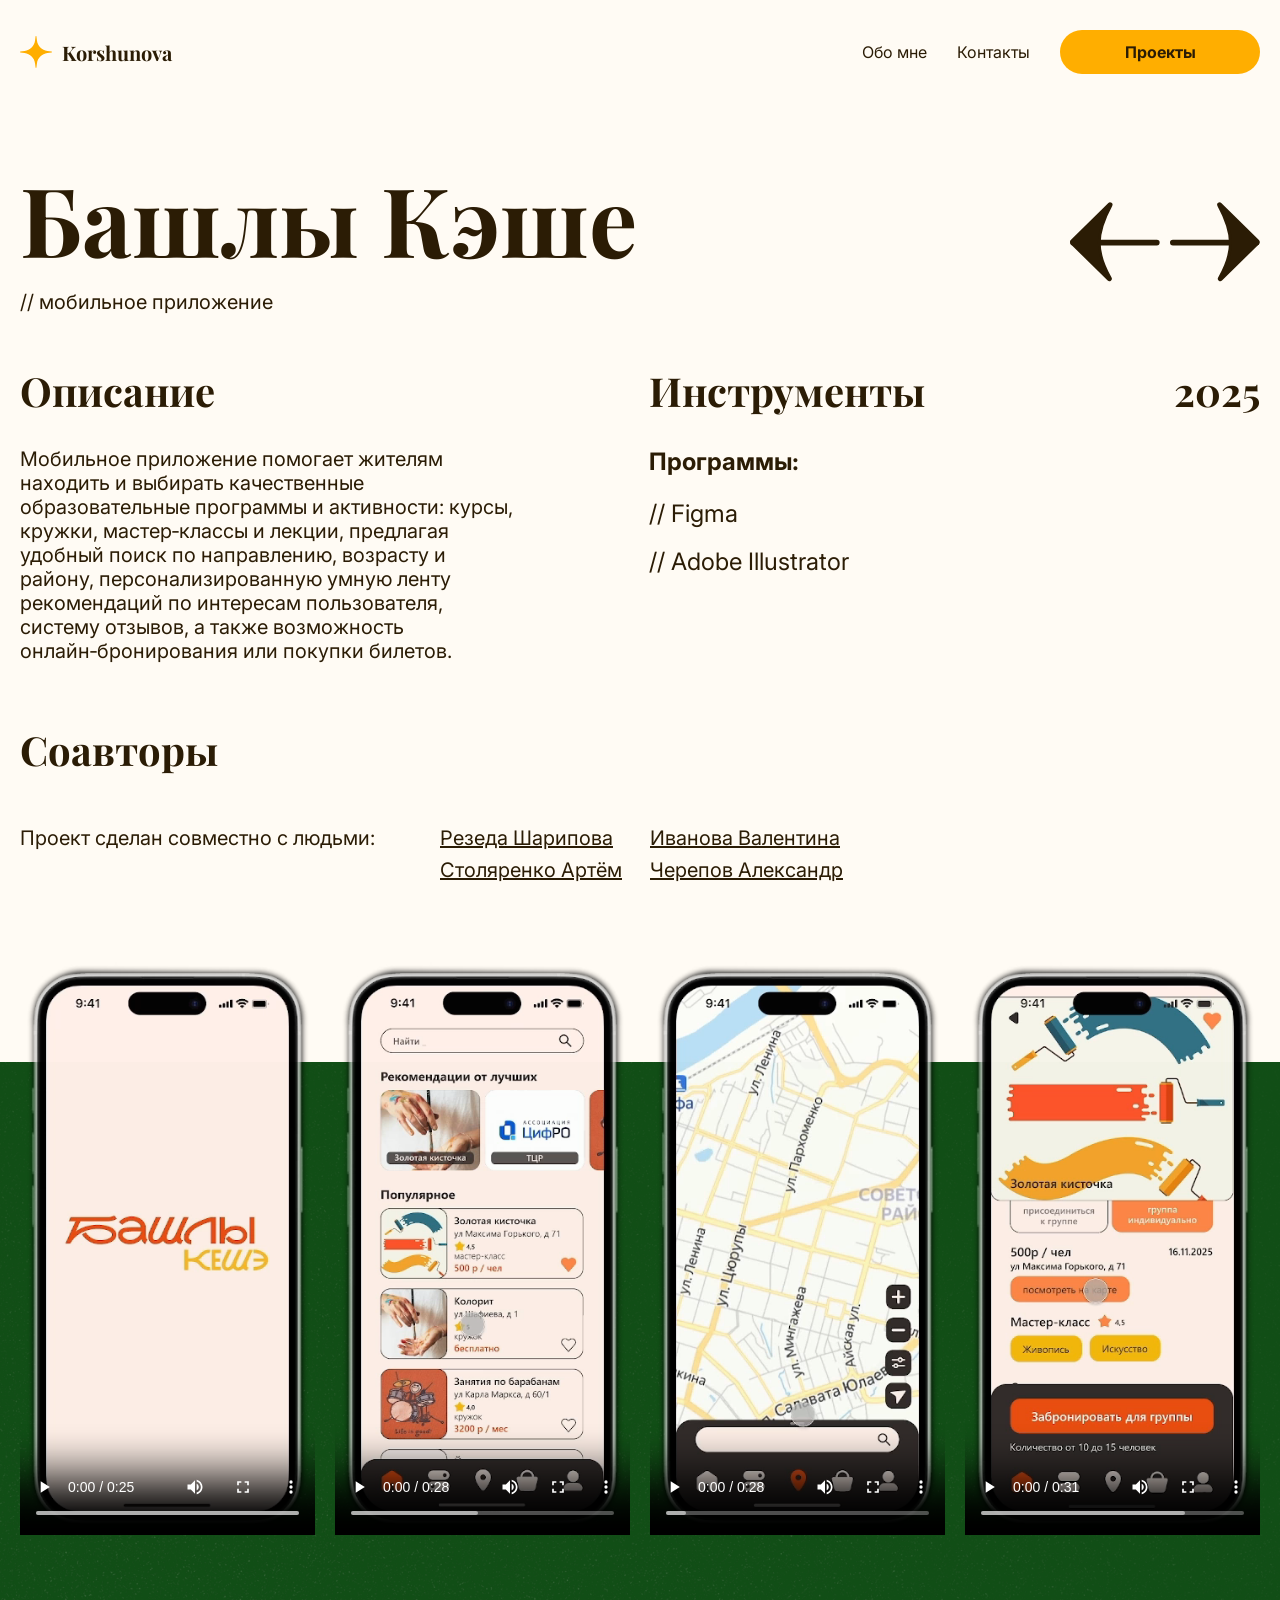
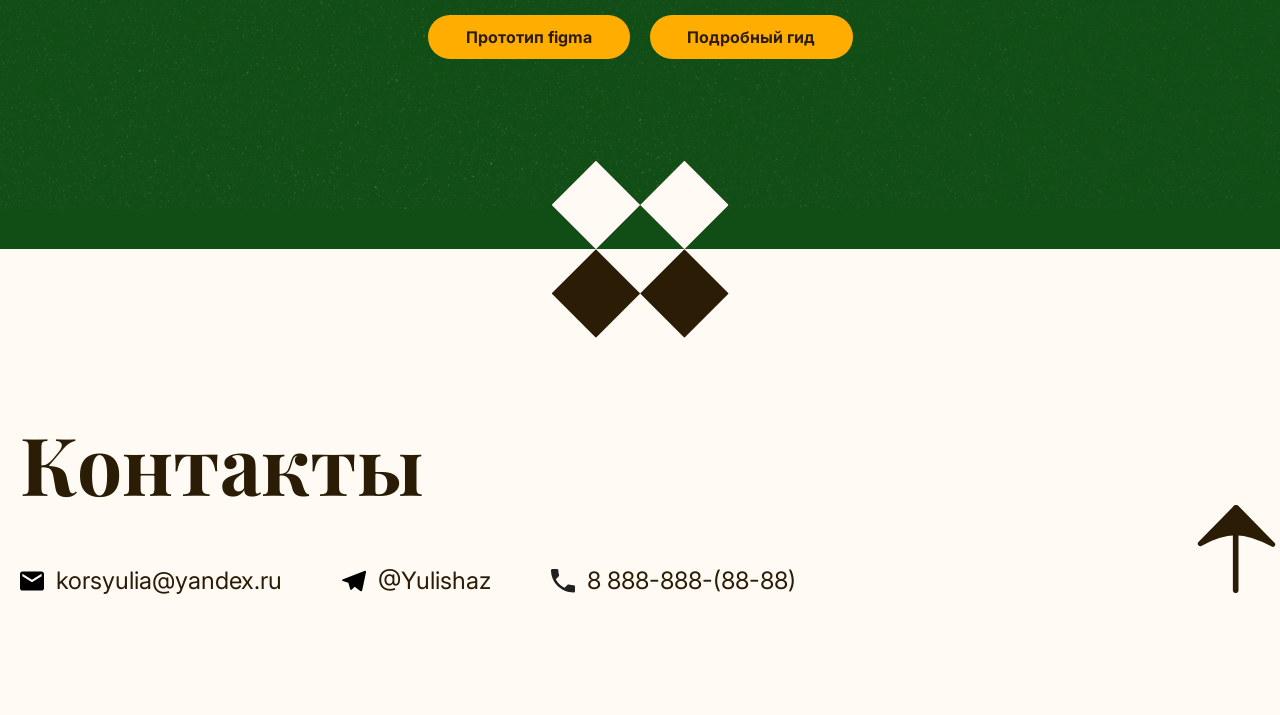
==== Bashly_Keshe.html @ 42a4868e "Initial commit - Portfolio site" ====
<!DOCTYPE html>
<html lang="ru">
<head>
  <meta charset="UTF-8">
  <meta name="viewport" content="width=device-width, initial-scale=1.0">
  <title>Korshunova</title>

  <link href="https://fonts.googleapis.com/css2?family=Inter:wght@400;700&family=Playfair+Display:wght@700&display=swap" rel="stylesheet">
  <link rel="stylesheet" href="style.css">
	<link rel="stylesheet" href="1-5_project.css">
</head>

<body>

<header class="header">
  <div class="container header__inner">
    <a href="index.html" class="logo">
      <img src="img/logo.svg" alt="">
      <span>Korshunova</span>
    </a>

    <nav class="nav">
      <a href="#about">Обо мне</a>
      <a href="#contacts">Контакты</a>
      <a href="projects.html" class="btn">Проекты</a>
    </nav>
  </div>
</header>

<main>


<section class="project-hero">
  <div class="container">
    <div class="project-hero__grid">
      <div class="project-hero__title">
        <h1>Башлы Кэше</h1>
        <p class="project-hero__subtitle">// мобильное приложение</p>
      </div>
      <div class="project-hero__nav">
        <a href="Re_Kroy.html" class="project-nav project-nav--left">
          <svg class="project-nav__svg" width="94" height="90" viewBox="0 0 94 90" fill="none" xmlns="http://www.w3.org/2000/svg">
            <path d="M90.6475 45.5056L3.21889 45.5056" stroke="currentColor" stroke-width="6" stroke-linecap="round"/>
            <path d="M2.09815 43.5738L41.1259 5.20379C41.9572 4.38652 43.3418 5.45259 42.7895 6.47921C26.6225 36.5305 26.5753 55.269 42.088 82.7337C42.6707 83.7653 41.2412 84.9096 40.3964 84.0789L2.09815 46.4262C1.30101 45.6425 1.30101 44.3575 2.09815 43.5738Z" fill="currentColor" stroke="currentColor" stroke-width="3"/>
          </svg>
        </a>
        <a href="Robot_Fyorli.html" class="project-nav project-nav--right">
          <svg class="project-nav__svg" width="94" height="90" viewBox="0 0 94 90" fill="none" xmlns="http://www.w3.org/2000/svg">
            <path d="M3 45.5056L90.4286 45.5056" stroke="currentColor" stroke-width="6" stroke-linecap="round"/>
            <path d="M91.5493 43.5738L52.5215 5.20379C51.6902 4.38652 50.3057 5.45259 50.858 6.47921C67.025 36.5305 67.0721 55.269 51.5594 82.7337C50.9768 83.7653 52.4062 84.9096 53.2511 84.0789L91.5493 46.4262C92.3465 45.6425 92.3465 44.3575 91.5493 43.5738Z" fill="currentColor" stroke="currentColor" stroke-width="3"/>
          </svg>
        </a>
      </div>
    </div>
  </div>
</section>



<section class="project-description">
  <div class="container grid">
    <div class="project-description__content">
      <h3>Описание</h3>
      <p>Мобильное приложение помогает жителям находить и выбирать качественные образовательные программы и активности: курсы, кружки, мастер‑классы и лекции, предлагая удобный поиск по направлению, возрасту и району, персонализированную умную ленту рекомендаций по интересам пользователя, систему отзывов, а также возможность онлайн‑бронирования или покупки билетов.</p>
    </div>
    <div class="project-description__tools project-description__tools--bashly">
      <h3>Инструменты</h3>
      <div class="tools-grid tools-grid--bashly">
        <div class="tools-block tools-block--programs">
          <h4>Программы:</h4>
          <div class="tools-list">
            <span>// Figma</span>
            <span>// Adobe Illustrator</span>
          </div>
        </div>
      </div>
    </div>
    <div class="project-description__year project-description__year--bashly-desk">
      <span>2025</span>
    </div>
  </div>
</section>

<section class="project-additional project-additional--bashly">
  <div class="container grid">
    <div class="project-additional__coauthors-full">
      <h3>Соавторы</h3>
    </div>
    <div class="project-additional__coauthors">
      <p>Проект сделан совместно с людьми:</p>
    </div>
    <div class="project-additional__coauthors-names project-additional__coauthors-names--left">
      <p><a href="#" class="coauthors-link">Резеда Шарипова</a></p>
      <p><a href="#" class="coauthors-link">Столяренко Артём</a></p>
    </div>
    <div class="project-additional__coauthors-names project-additional__coauthors-names--right">
      <p><a href="#" class="coauthors-link">Иванова Валентина</a></p>
      <p><a href="#" class="coauthors-link">Черепов Александр</a></p>
    </div>
    <div class="project-description__year project-description__year--bashly-mob">
      <span>2025</span>
    </div>
  </div>
</section>

<section class="project-video-section project-bashly-videos">
  <div class="container grid">
    <div class="project-bashly__video-wrapper">
      <video class="project-bashly__video" controls>
        <source src="img/Башлыкэше1.webm" type="video/webm">
        Ваш браузер не поддерживает видео.
      </video>
    </div>
    <div class="project-bashly__video-wrapper">
      <video class="project-bashly__video" controls>
        <source src="img/Башлыкэше2.webm" type="video/webm">
        Ваш браузер не поддерживает видео.
      </video>
    </div>
    <div class="project-bashly__video-wrapper">
      <video class="project-bashly__video" controls>
        <source src="img/Башлыкэше3.webm" type="video/webm">
        Ваш браузер не поддерживает видео.
      </video>
    </div>
    <div class="project-bashly__video-wrapper">
      <video class="project-bashly__video" controls>
        <source src="img/Башлыкэше4.webm" type="video/webm">
        Ваш браузер не поддерживает видео.
      </video>
    </div>
    <div class="project-bashly__buttons">
      <a href="https://www.figma.com/design/RJx8r9iWoQotzjj0ZLqhCL/IT?node-id=0-1&t=GP9k4cDZUFLuFrWu-1" target="_blank" class="btn btn--figma">Прототип figma</a>
      <a href="https://disk.yandex.ru/i/KCMBqmqzCn1Mfw" target="_blank" class="btn btn--guide">Подробный гид</a>
    </div>
  </div>
</section>

<section class="decor-section decor-section--bottom">
  <div class="container">
    <img class="decor decor--tooltip2" src="img/Tooltip2.svg" alt="">
  </div>
</section>




<section class="contacts" id="contacts">
  <div class="container grid contacts__grid">
    <div class="contacts__content">
      <h2>Контакты</h2>

      <div class="contacts__row">
        <a href="mailto:korsyulia@yandex.ru" class="contacts__item">
          <img src="img/email.svg" alt="" class="contacts__icon">
          <span>korsyulia@yandex.ru</span>
        </a>
        <a href="https://t.me/Yulishaz" class="contacts__item">
          <img src="img/telegram.svg" alt="" class="contacts__icon">
          <span>@Yulishaz</span>
        </a>
        <a href="tel:88888888888" class="contacts__item">
          <img src="img/phone.svg" alt="" class="contacts__icon">
          <span>8 888-888-(88-88)</span>
        </a>
      </div>
    </div>

    <a href="#" class="scroll-up">
      <svg class="scroll-up__svg" width="94" height="90" viewBox="0 0 94 90" fill="none" xmlns="http://www.w3.org/2000/svg">
        <path d="M90.6475 45.5056L3.21889 45.5056" stroke="currentColor" stroke-width="6" stroke-linecap="round"/>
        <path d="M2.09815 43.5738L41.1259 5.20379C41.9572 4.38652 43.3418 5.45259 42.7895 6.47921C26.6225 36.5305 26.5753 55.269 42.088 82.7337C42.6707 83.7653 41.2412 84.9096 40.3964 84.0789L2.09815 46.4262C1.30101 45.6425 1.30101 44.3575 2.09815 43.5738Z" fill="currentColor" stroke="currentColor" stroke-width="3"/>
      </svg>
    </a>
  </div>
</section>

</main>

<script>
  // Плавный скролл к контактам
  document.querySelectorAll('a[href="#contacts"]').forEach(anchor => {
    anchor.addEventListener('click', function(e) {
      e.preventDefault();
      const contacts = document.querySelector('#contacts');
      if (contacts) {
        contacts.scrollIntoView({ behavior: 'smooth' });
      }
    });
  });
</script>

</body>
</html>
---- style.css ----
:root {
  --bg: #FFFBF4;
  --bar-bg: #FFF8F4;
  --dark: #2B1C05;
  --green: #114E16;
  --accent: #FFAE00;

  --container: 1300px;
}

/* RESET */
* {
  margin: 0;
  padding: 0;
  box-sizing: border-box;
}

body {
  background: var(--bg);
  color: var(--dark);
  font-family: 'Inter', sans-serif;
}

/* LAYOUT */
.container {
  max-width: var(--container);
  margin: 0 auto;
  padding: 0 20px;
}

.grid {
  display: grid;
  grid-template-columns: repeat(12, 1fr);
  gap: 20px;
}

/* HEADER */
.header {
  position: fixed;
  width: 100%;
  background: var(--bg);
  padding: 30px 0;
  z-index: 10;
}

.header__inner {
  display: flex;
  justify-content: space-between;
  align-items: center;
}

.logo {
  display: flex;
  gap: 10px;
  align-items: center;
  text-decoration: none;
  color: var(--dark);
  cursor: pointer;
  transition: color 0.3s ease;
}

.logo:hover {
  color: var(--accent);
}

.logo:active {
  color: var(--dark);
}

.logo img {
  width: 32px;
  height: 32px;
}

.logo span {
  font-family: 'Playfair Display', serif;
  font-weight: 700;
  font-size: 20px;
}

.nav {
  display: flex;
  gap: 30px;
  align-items: center;
}

.nav a {
  text-decoration: none;
  color: var(--dark);
  font-size: 16px;
  font-weight: 400;
  transition: color 0.3s ease, font-weight 0.3s ease;
}

.nav a:hover {
  color: var(--accent);
  font-weight: 700;
}

.nav a:active {
  color: var(--dark);
  font-weight: 700;
}

.nav .btn {
  background: var(--accent);
  border: none;
  padding: 12px 24px;
  border-radius: 24px;
  font-weight: bold;
  font-size: 16px;
  cursor: pointer;
  text-decoration: none;
  color: var(--dark);
  transition: background 0.3s ease, color 0.3s ease;
  width: 200px;
  text-align: center;
}

.nav .btn:hover {
  background: var(--dark);
  color: var(--bg);
}

.nav .btn:active {
  background: var(--dark);
  color: var(--bg);
}

/* HERO */
.hero {
  padding-top: 140px;
  padding-bottom: 100px;
  position: relative;
}

.hero__grid {
  align-items: end;
}

.hero__content {
  grid-column: 1 / 7;
  position: relative;
  display: flex;
  flex-direction: column;
  justify-content: flex-end;
  padding-top: 140px;
}

.hero__image {
  grid-column: 7 / 13;
  position: relative;
}

.hero__image img {
  width: 100%;
  display: block;
}

.hero__name-wrapper {
  position: relative;
  display: inline-block;
}

h1 {
  font-family: 'Playfair Display', serif;
  font-size: 100px;
  line-height: 1;
  display: inline;
}

.hero__role {
  font-family: 'Playfair Display', serif;
  font-size: 40px;
  white-space: nowrap;
}

.hero__desc {
  margin-top: 20px;
  font-size: 24px;
  font-weight: 400;
}

/* DECOR */
.decor {
  position: absolute;
  left: 50%;
  transform: translateX(-50%);
  z-index: 5;
}

.decor--shape {
  top: -140px;
  left: 0;
  transform: none;
  width: 200px;
  height: 200px;
}

.decor--tooltip1 {
  top: 0;
  width: calc((100% - 220px) / 12 * 2);
}

.decor--tooltip2 {
  bottom: 0;
  width: calc((100% - 220px) / 12 * 2);
}

/* DECOR SECTIONS */
.decor-section {
  position: relative;
  height: 80px;
  padding: 0;
}

.decor-section--top {
  background: linear-gradient(to bottom, var(--bg) 50%, var(--green) 50%);
}

.decor-section--bottom {
  background: linear-gradient(to bottom, var(--green) 50%, var(--bg) 50%);
}

.decor-section .container {
  max-width: var(--container);
  margin: 0 auto;
  padding: 0 20px;
  position: relative;
  height: 100%;
}

.decor-section .decor {
  position: absolute;
  top: 50%;
  left: 50%;
  transform: translate(-50%, -50%);
}

/* ABOUT */
.about {
  background: var(--green);
  color: white;
  padding: 120px 0;
  position: relative;
}

.about::before {
  content: '';
  position: absolute;
  top: 0;
  left: 0;
  right: 0;
  bottom: 0;
  background-image: url('img/ЗелёныйШум.png');
  background-size: cover;
  background-position: center;
  opacity: 0.5;
  pointer-events: none;
}

.about .container {
  position: relative;
  z-index: 1;
}

.about__text {
  grid-column: 1 / 6;
}

.about__text h2 {
  margin-bottom: 20px;
}

.about__desc {
  font-size: 24px;
  font-weight: 400;
  line-height: 1.2;
}

.about__text p {
  font-size: 24px;
  font-weight: 400;
  line-height: 1.2;
}

.about__education {
  grid-column: 7 / 13;
  background: var(--accent);
  color: black;
  padding: 40px;
	padding-right: 60px;
  margin-top: 60px;
}

.about__education p {
  font-size: 24px;
  font-weight: 400;
  line-height: 1.2;
}

h2 {
  font-family: 'Playfair Display', serif;
  font-size: 80px;
  margin-bottom: 30px;
}

h3 {
  font-family: 'Playfair Display', serif;
  font-size: 40px;
  margin-bottom: 25px;
}

/* SKILLS */
.skills {
  margin-top: 80px;
}

.software {
  grid-column: 1 / 5;
}

.software__grid {
  display: grid;
  grid-template-columns: repeat(2, 1fr);
  gap: 20px;
}

.software__bars {
  grid-column: 1 / 3;
  display: flex;
  flex-direction: column;
  gap: 20px;
}

.skill {
  display: grid;
  grid-template-columns: repeat(4, 1fr);
  gap: 20px;
  align-items: start;
}

.skill__name {
  grid-column: 3 / 5;
  font-size: 24px;
  font-weight: 400;
  display: flex;
  align-items: center;
  height: 50px;
}

/* BARS */
.bar {
  grid-column: 1 / 3;
  height: 50px;
  position: relative;
  background: var(--bar-bg);
  border: 2px solid var(--bar-bg);
  display: flex;
  align-items: center;
  justify-content: center;
}

.bar--partial {
  background: transparent;
  border-color: var(--bar-bg);
}

.bar__fill {
  position: absolute;
  left: 0;
  top: 0;
  bottom: 0;
  background: var(--bar-bg);
  display: flex;
  align-items: center;
  justify-content: center;
}

.bar__percent {
  position: relative;
  z-index: 1;
  font-family: 'Inter', sans-serif;
  font-weight: 700;
  font-size: 24px;
  color: var(--dark);
}

.soft {
  grid-column: 6 / 9;
}

.soft p {
  font-size: 24px;
  font-weight: 400;
  line-height: 1.8;
  margin-bottom: 8px;
}

.coding {
  grid-column: 10 / 13;
}

.coding__subtitle {
  font-size: 24px;
  font-weight: 400;
  margin-bottom: 15px;
}

.coding__grid {
  display: grid;
  grid-template-columns: repeat(2, auto);
  gap: 10px 30px;
}

.coding__grid span {
  font-size: 24px;
  font-weight: 400;
  line-height: 1.8;
}

/* CONTACTS */
.contacts {
  padding: 120px 0;
}

.contacts h2 {
  color: var(--dark);
}

.contacts__grid {
  position: relative;
}

.contacts__content {
  grid-column: 1 / 13;
}

.contacts__row {
  display: flex;
  gap: 60px;
  margin-top: 50px;
  flex-wrap: wrap;
  align-items: center;
}

.contacts__item {
  display: flex;
  align-items: center;
  gap: 12px;
  text-decoration: none;
  color: var(--dark);
  font-size: 24px;
  font-weight: 400;
  transition: color 0.3s ease, font-weight 0.3s ease;
}

.contacts__item:hover {
  color: var(--accent);
  font-weight: 700;
}

.contacts__item:hover .contacts__icon {
  filter: brightness(0) sepia(1) saturate(10000%) hue-rotate(38deg);
}

.contacts__item:active {
  color: var(--dark);
  font-weight: 700;
}

.contacts__item:active .contacts__icon {
  filter: brightness(0);
}

.contacts__icon {
  width: 24px;
  height: 24px;
  filter: brightness(0);
  transition: filter 0.3s ease;
}

.scroll-up {
  position: absolute;
  right: 0;
  bottom: 0;
  display: block;
  width: calc((100% - 220px) / 12);
  height: auto;
  cursor: pointer;
  color: var(--dark);
  transition: color 0.3s ease;
}

.scroll-up__svg {
  width: 100%;
  height: auto;
  fill: currentColor;
  stroke: currentColor;
  transform: rotate(90deg);
}

.scroll-up:hover {
  color: var(--accent);
}

.scroll-up:active {
  color: var(--dark);
}

/* ===========================
   MEDIA QUERIES
   =========================== */

/* Планшеты и небольшие десктопы (до 1024px) */
@media (max-width: 1024px) {
  :root {
    --container: 90%;
  }

  h1 {
    font-size: 72px;
  }

  .hero__role {
    font-size: 32px;
  }

  .hero__desc {
    font-size: 20px;
  }

  .hero {
    padding-top: 100px;
    padding-bottom: 60px;
  }

  .hero__content {
    grid-column: 1 / 8;
    padding-top: 80px;
  }

  .hero__image {
    grid-column: 8 / 13;
  }

  h2 {
    font-size: 60px;
  }

  h3 {
    font-size: 32px;
  }

  .about {
    padding: 80px 0;
  }

  .about__text {
    grid-column: 1 / 8;
  }

  .about__desc {
    font-size: 24px;
  }

  .about__text p,
  .about__education p {
    font-size: 20px;
  }

  .about__education {
    grid-column: 8 / 13;
    padding: 30px;
    margin-top: 40px;
  }

  .about__education p {
    font-size: 20px;
  }

  .skills {
    margin-top: 60px;
  }

  .software {
    grid-column: 1 / 6;
  }

  .soft {
    grid-column: 6 / 10;
  }

  .coding {
    grid-column: 10 / 13;
  }

  .skill__name,
  .bar__percent,
  .soft p,
  .coding__subtitle,
  .coding__grid span {
    font-size: 22px;
  }

  .contacts {
    padding: 80px 0;
  }

  .contacts__item {
    font-size: 20px;
  }

  .decor--shape {
    width: 150px;
    height: 150px;
  }
}

/* Планшеты портретные и большие телефоны (до 768px) */
@media (max-width: 768px) {
  .header {
    padding: 20px 0;
  }

  .logo img {
    width: 28px;
    height: 28px;
  }

  .logo span {
    font-size: 18px;
  }

  .nav {
    gap: 20px;
  }

  .nav a {
    font-size: 14px;
  }

  .nav .btn {
    padding: 10px 18px;
    font-size: 14px;
    width: auto;
  }

  h1 {
    font-size: 56px;
  }

  .hero__role {
    font-size: 28px;
  }

  .hero__desc {
    font-size: 18px;
  }

  .hero {
    padding-top: 80px;
    padding-bottom: 40px;
  }

  .hero__grid {
    grid-template-columns: 1fr;
  }

  .hero__image {
    grid-column: 1 / -1;
    order: -1;
	 margin-top: 40px; 
    margin-bottom: 60px;
  }

  .hero__image img {
    max-width: 50%;
    margin: 0 auto;
    display: block;
  }

  .hero__content {
    grid-column: 1 / -1;
    padding-top: 40px;
    text-align: left;
  }

  .decor--shape {
    top: -140px;
    left: 0;
    transform: none;
    width: 120px;
    height: 120px;
  }

  .about {
    padding: 60px 0;
  }

  .about .grid {
    grid-template-columns: 1fr;
  }

  .about__text,
  .about__education,
  .software,
  .soft,
  .coding {
    grid-column: 1 / -1;
  }

  .about__education {
    margin-top: 30px;
    padding: 25px;
  }

  .about__text h2,
  .about__education h3,
  .skills h3 {
    margin-bottom: 20px;
  }

  .about__text p,
  .about__education p {
    font-size: 20px;
  }

  .about__desc {
    font-size: 22px;
  }

  .skills {
    margin-top: 40px;
  }

  .software__grid {
    grid-template-columns: 1fr;
  }

  .skill {
    grid-template-columns: 1fr;
    gap: 10px;
  }

  .skill__name {
    grid-column: 1 / -1;
    height: auto;
    padding: 8px 0;
  }

  .bar {
    grid-column: 1 / -1;
  }

  .coding__grid {
    grid-template-columns: repeat(2, auto);
    gap: 10px 30px;
  }

  .contacts__row {
    gap: 30px;
    flex-direction: column;
    align-items: flex-start;
  }

  .contacts__item {
    font-size: 18px;
  }

  .scroll-up {
    width: 60px;
  }

  .decor-section {
    height: 60px;
  }

  .decor--tooltip1,
  .decor--tooltip2 {
    width: 80px;
  }
}

/* Мобильные телефоны (до 480px) */
@media (max-width: 480px) {
  .header {
    padding: 15px 0;
  }

  .header__inner {
    flex-direction: column;
    gap: 15px;
  }

  .logo {
    gap: 8px;
  }

  .logo img {
    width: 24px;
    height: 24px;
  }

  .logo span {
    font-size: 16px;
  }

  .nav {
    gap: 15px;
    flex-wrap: wrap;
    justify-content: center;
  }

  .nav a {
    font-size: 13px;
  }

  .nav .btn {
    padding: 8px 16px;
    font-size: 13px;
  }

  h1 {
    font-size: 42px;
  }

  .hero__role {
    font-size: 22px;
    white-space: normal;
  }

  .hero__desc {
    font-size: 16px;
  }

  .hero {
    padding-top: 60px;
    padding-bottom: 30px;
  }

  .hero__image {
    grid-column: 1 / -1;
    order: -1;
    margin-bottom: 50px;
  }

  .hero__image img {
    max-width: 100%;
  }

  .hero__content {
    grid-column: 1 / -1;
    padding-top: 140px;
    text-align: left;
	  padding-bottom: 50px;
  }

  .decor--shape {
    width: 120px;
    height: 120px;
    top: -0px;
    left: 0;
    transform: none;
  }

  h2 {
    font-size: 40px;
  }

  h3 {
    font-size: 24px;
  }

  .about {
    padding: 40px 0;
  }

  .about__text p,
  .about__education p {
    font-size: 18px;
  }

  .about__desc {
    font-size: 20px;
  }

  .about__education {
    padding: 20px;
  }

  .skills {
    margin-top: 30px;
  }

  .skill__name,
  .bar__percent,
  .soft p,
  .coding__subtitle,
  .coding__grid span {
    font-size: 20px;
  }

  .bar {
    height: 40px;
  }

  .skill__name {
    height: auto;
  }

  .coding__grid {
    grid-template-columns: repeat(2, auto);
    gap: 10px 20px;
  }

  .contacts {
    padding: 60px 0;
  }

  .contacts__row {
    gap: 20px;
  }

  .contacts__item {
    font-size: 16px;
  }

  .contacts__icon {
    width: 20px;
    height: 20px;
  }

  .scroll-up {
    width: 50px;
  }

  .decor-section {
    height: 40px;
  }

  .decor--tooltip1,
  .decor--tooltip2 {
    width: 110px;
  }
}
---- 1-5_project.css ----
@charset "utf-8";
/* CSS Document */

/* PROJECT HERO SECTION */
.project-hero {
  padding-top: 170px;
  padding-bottom: 0px;
  position: relative;
}

.project-hero__grid {
  display: grid;
  grid-template-columns: repeat(12, 1fr);
  gap: 20px;
  align-items: center;
}

.project-hero__title {
  grid-column: 1 / 11;
}

.project-hero__nav {
  grid-column: 11 / 13;
  display: flex;
  flex-direction: row;
  gap: 10px;
  align-items: center;
  justify-content: flex-end;
}

.project-hero__title h1 {
  font-family: 'Playfair Display', serif;
  font-size: 96px;
  line-height: 1;
  display: inline-block;
}

.project-hero__subtitle {
  font-family: 'Inter', sans-serif;
  font-size: 20px;
  font-weight: 400;
  margin-top: 24px;
  display: block;
}

/* PROJECT DESCRIPTION SECTION */
.project-description {
  padding: 50px 0;
	padding-bottom: 200px;
}

.project-description__content {
  grid-column: 1 / 6;
}

.project-description__content h3 {
  font-family: 'Playfair Display', serif;
  font-size: 40px;
  margin-bottom: 30px;
}

.project-description__content p {
  font-size: 20px;
  font-weight: 400;
  line-height: 1.2;
}

/* TOOLS BLOCK */
.project-description__tools {
  grid-column: 7 / 11;
}

.project-description__tools--wide {
  grid-column: 7 / 12;
}

.project-description__tools--wide .tools-grid {
  grid-template-columns: 1fr;
}

/* Re:Крой tools grid */
.tools-grid--rekroy {
  grid-template-columns: 3fr 2fr !important;
}

.project-description__tools--rekroy {
  grid-column: 7 / 12;
}

/* Башлы Кэше tools grid - 4 колонки */
.tools-grid--bashly {
  grid-template-columns: 1fr !important;
}

.project-description__tools--bashly {
  grid-column: 7 / 11;
}

.project-description__year--bashly {
  grid-column: 12 / 13;
}

.project-description__year--bashly-desk {
  display: block;
}

.project-description__year--bashly-mob {
  display: none;
}

.project-description__year--rekroy {
  grid-column: 12 / 13;
}

.project-description__tools h3 {
  font-family: 'Playfair Display', serif;
  font-size: 40px;
  margin-bottom: 30px;
}

.tools-grid {
  display: grid;
  grid-template-columns: 2fr 3fr;
  gap: 40px;
}

.tools-block h4 {
  font-family: 'Inter', sans-serif;
  font-size: 24px;
  font-weight: 700;
  margin-bottom: 20px;
}

.tools-list {
  display: flex;
  flex-direction: column;
  gap: 12px;
}

.tools-list span {
  font-family: 'Inter', sans-serif;
  font-size: 24px;
  font-weight: 400;
  line-height: 1.5;
}

.project-description__year--rekroy {
  display: none;
}

.project-description__year--rekroy-desk {
  display: block;
}

.project-description__year--rekroy-mob {
  display: none;
}

/* YEAR BLOCK */
.project-description__year {
  grid-column: 12 / 13;
  text-align: right;
}

.project-description__year span {
  font-family: 'Playfair Display', serif;
  font-size: 40px;
  font-weight: 700;
}

/* PROJECT ADDITIONAL SECTION */
.project-additional {
  padding: 120px 0;
}

.project-additional--rekroy {
  margin-top: -140px;
  padding: 0 0 180px;
}

.project-additional__coauthors {
  grid-column: 1 / 6;
}

.project-additional__coauthors h3 {
  font-family: 'Playfair Display', serif;
  font-size: 40px;
  margin-bottom: 30px;
}

.project-additional__coauthors p {
  font-size: 20px;
  font-weight: 400;
  line-height: 1.2;
}

.coauthors-link {
  color: inherit;
  text-decoration: underline;
  transition: color 0.3s ease, font-weight 0.3s ease;
  cursor: pointer;
}

.coauthors-link:hover {
  color: var(--accent);
  font-weight: 700;
}

.project-additional__awards {
  grid-column: 7 / 13;
  background: var(--accent);
  padding: 16px;
}

.project-additional__awards h3 {
  font-family: 'Playfair Display', serif;
  font-size: 40px;
  margin-bottom: 30px;
}

.project-additional__awards p {
  font-size: 20px;
  font-weight: 400;
  line-height: 1.2;
}

/* Башлы Кэше - соавторы без наград */
.project-additional--bashly {
  margin-top: -140px;
  padding: 0 0 180px;
}

.project-additional__coauthors-full {
  grid-column: 1 / 13;
}

.project-additional__coauthors-full h3 {
  font-family: 'Playfair Display', serif;
  font-size: 40px;
  margin-bottom: 30px;
}

.project-additional__coauthors {
  grid-column: 1 / 5;
}

.project-additional__coauthors-names {
  display: flex;
  flex-direction: column;
  gap: 8px;
}

.project-additional__coauthors-names--left {
  grid-column: 5 / 7;
}

.project-additional__coauthors-names--right {
  grid-column: 7 / 10;
}

.project-additional__coauthors-names p {
  font-size: 20px;
  font-weight: 400;
  line-height: 1.2;
  margin: 0;
}

/* Re:Крой VIDEOS SECTION */
.project-rekroy-videos {
  background: var(--green);
  width: 100%;
  padding: 0 0 150px;
  position: relative;
}

.project-rekroy__video-wrapper {
  grid-column: 2 / 12;
  position: relative;
  z-index: 1;
}

.project-rekroy__video-wrapper:first-child {
  margin-top: -120px;
}

.project-rekroy__video {
  width: 100%;
  height: auto;
  display: block;
  box-shadow: -15px 15px 0 var(--dark);
}

.project-rekroy__buttons {
  grid-column: 2 / 12;
  display: flex;
  gap: 20px;
  justify-content: center;
  align-items: center;
  position: relative;
  z-index: 1;
  margin-top: 60px;
}

.btn--guide {
  background: var(--accent);
  border: none;
  padding: 12px 24px;
  border-radius: 24px;
  font-weight: bold;
  font-size: 16px;
  cursor: pointer;
  text-decoration: none;
  color: var(--dark);
  transition: background 0.3s ease, color 0.3s ease;
  width: calc((100% - 220px) / 12 * 3);
  text-align: center;
  display: inline-block;
}

.btn--guide:hover {
  background: var(--dark);
  color: var(--bg);
}

.btn--guide:active {
  background: var(--dark);
  color: var(--bg);
}

/* Башлы Кэше VIDEOS SECTION - 4 видео по 3 колонки */
.project-bashly-videos {
  background: var(--green);
  width: 100%;
  padding: 0 0 150px;
  position: relative;
}

.project-bashly-videos::before {
  content: '';
  position: absolute;
  top: 0;
  left: 0;
  right: 0;
  bottom: 0;
  background-image: url('img/ЗелёныйШум.png');
  background-size: cover;
  background-position: center;
  opacity: 0.5;
  pointer-events: none;
}

.project-bashly__video-wrapper {
  grid-column: span 3;
  position: relative;
  z-index: 1;
  margin-top: -100px;
}

.project-bashly__video {
  width: 100%;
  height: auto;
  display: block;
}

.project-bashly__buttons {
  grid-column: 2 / 12;
  display: flex;
  gap: 20px;
  justify-content: center;
  align-items: center;
  position: relative;
  z-index: 1;
  margin-top: 60px;
}

/* PROJECT VIDEO SECTION */
.project-video-section {
  background: var(--green);
  position: relative;
  padding: 0 0 150px;
}

.project-video-section::before {
  content: '';
  position: absolute;
  top: 0;
  left: 0;
  right: 0;
  bottom: 0;
  background-image: url('img/ЗелёныйШум.png');
  background-size: cover;
  background-position: center;
  opacity: 0.5;
  pointer-events: none;
}

/* ROBOT SECTION */
.project-robot-section {
  padding: 0 0 150px;
}

.project-robot__images {
  grid-column: 1 / 13;
  display: grid;
  grid-template-columns: repeat(4, 1fr);
  gap: 20px;
  position: relative;
  z-index: 1;
  margin-top: -120px;
}

.project-robot__image {
  width: 100%;
  height: auto;
  object-fit: cover;
}

.project-video__wrapper {
  grid-column: 2 / 12;
  position: relative;
  z-index: 1;
}

.project-video__player {
  width: 100%;
  display: block;
  margin: -120px auto 0;
   box-shadow: -15px 15px 0 var(--dark);
}

.project-video__buttons {
  grid-column: 2 / 12;
  display: flex;
  gap: 20px;
  justify-content: center;
  align-items: center;
  position: relative;
  z-index: 1;
  margin-top: 60px;
}

.project-video__buttons--single {
  justify-content: center;
}

.project-video__buttons--single .btn--figma {
  width: calc((100% - 220px) / 12 * 3);
}

.btn--figma {
  background: var(--accent);
  border: none;
  padding: 12px 24px;
  border-radius: 24px;
  font-weight: bold;
  font-size: 16px;
  cursor: pointer;
  text-decoration: none;
  color: var(--dark);
  transition: background 0.3s ease, color 0.3s ease;
  width: calc((100% - 220px) / 12 * 3);
  text-align: center;
  display: inline-block;
}

.btn--figma:hover {
  background: var(--dark);
  color: var(--bg);
}

.btn--figma:active {
  background: var(--dark);
  color: var(--bg);
}

.btn--site {
  background: var(--accent);
  border: none;
  padding: 12px 24px;
  border-radius: 24px;
  font-weight: bold;
  font-size: 16px;
  cursor: pointer;
  text-decoration: none;
  color: var(--dark);
  transition: background 0.3s ease, color 0.3s ease;
  width: calc((100% - 220px) / 12 * 2);
  text-align: center;
  display: inline-block;
}

.btn--site:hover {
  background: var(--dark);
  color: var(--bg);
}

.btn--site:active {
  background: var(--dark);
  color: var(--bg);
}

/* NAVIGATION ARROWS */
.project-nav {
  display: flex;
  align-items: center;
  justify-content: center;
  cursor: pointer;
  color: var(--dark);
  transition: color 0.3s ease;
}

.project-nav__svg {
  width: 100%;
  height: auto;
  fill: currentColor;
  stroke: currentColor;
}

.project-nav:hover {
  color: var(--accent);
}

.project-nav:active {
  color: var(--dark);
}

.project-nav {
  width: 94px;
}

/* ===========================
   RESPONSIVE
   =========================== */

/* Планшеты и небольшие десктопы (до 1024px) */
@media (max-width: 1024px) {
  .project-hero {
    padding-top: 220px;
    padding-bottom: 80px;
  }

  .project-hero__title h1 {
    font-size: 72px;
  }

  .project-hero__subtitle {
    font-size: 18px;
    margin-top: 20px;
  }

  .project-hero__nav {
    grid-column: 10 / 13;
    display: flex;
    flex-direction: row;
    gap: 8px;
    align-items: center;
    justify-content: flex-end;
  }

  .project-nav {
    width: 70px;
  }

  .project-description {
    padding: 40px 0;
  }

  .project-description__content {
    grid-column: 1 / 7;
  }

  .project-description__content h3 {
    font-size: 36px;
    margin-bottom: 25px;
  }

  .project-description__content p {
    font-size: 18px;
  }

  .project-description__tools {
    grid-column: 8 / 12;
  }

  .project-description__tools h3 {
    font-size: 36px;
    margin-bottom: 25px;
  }

  .tools-grid {
    grid-template-columns: 1fr;
    gap: 30px;
  }

  .tools-block h4 {
    font-size: 22px;
  }

  .tools-list span {
    font-size: 20px;
  }

  .project-description__year {
    grid-column: 11 / 13;
    text-align: right;
  }

  .project-description__year span {
    font-size: 36px;
  }

  .project-additional {
    padding: 100px 0;
  }

  .project-additional--rekroy {
    margin-top: -120px;
    padding: 0 0 150px;
  }

  .project-additional__coauthors {
    grid-column: 1 / 8;
  }

  .project-additional__coauthors h3 {
    font-size: 36px;
  }

  .project-additional__coauthors p {
    font-size: 18px;
  }

  .project-additional__awards {
    grid-column: 8 / 13;
    padding: 14px;
  }

  .project-additional__awards h3 {
    font-size: 36px;
  }

  .project-additional__awards p {
    font-size: 18px;
  }

  /* Башлы Кэше - соавторы */
  .project-additional--bashly {
    margin-top: -140px;
    padding: 0 0 150px;
  }

  .project-additional__coauthors {
    grid-column: 1 / 5;
  }

  .project-additional__coauthors-names--left {
    grid-column: 5 / 7;
  }

  .project-additional__coauthors-names--right {
    grid-column: 7 / 10;
  }

  .project-video-section {
    padding: 0 0 100px;
  }

  .project-video__wrapper {
    grid-column: 2 / 12;
  }

  .project-video__player {
    margin-top: -80px;
    box-shadow: 12px 12px 12px 12px var(--dark);
  }

  .project-video__buttons {
    grid-column: 2 / 12;
    gap: 15px;
    margin-top: 40px;
  }

  .project-robot__images {
    grid-column: 1 / 13;
    grid-template-columns: repeat(4, 1fr);
    gap: 15px;
    margin-top: -80px;
  }

  .project-rekroy-videos {
    padding: 0 0 100px;
  }

  .project-rekroy__video-wrapper {
    grid-column: 2 / 12;
  }

  .project-rekroy__video-wrapper:first-child {
    margin-top: -80px;
  }

  .project-rekroy__video {
    box-shadow: -12px 12px 0 var(--dark);
  }

  .project-rekroy__buttons {
    grid-column: 2 / 12;
    gap: 15px;
    margin-top: 40px;
    flex-wrap: wrap;
  }

  /* Башлы Кэше видео */
  .project-bashly-videos {
    padding: 0 0 100px;
  }

  .project-bashly__video-wrapper {
    grid-column: 2 / 12;
    margin-top: -80px;
  }

  .project-bashly__video {
    box-shadow: none;
  }

  .project-bashly__buttons {
    grid-column: 2 / 12;
    gap: 15px;
    margin-top: 40px;
    flex-wrap: wrap;
  }

  .project-video__buttons--single .btn--figma {
    width: calc((100% - 180px) / 12 * 3);
  }

  .btn--figma {
    width: calc((100% - 180px) / 12 * 3);
  }

  .btn--site {
    width: calc((100% - 180px) / 12 * 2);
  }

  .btn--guide {
    width: calc((100% - 180px) / 12 * 3);
  }
}

/* Планшеты портретные и большие телефоны (до 768px) */
@media (max-width: 768px) {
  .project-hero {
    padding-top: 180px;
    padding-bottom: 60px;
  }

  .project-hero__title h1 {
    font-size: 56px;
  }

  .project-hero__subtitle {
    font-size: 18px;
    margin-top: 20px;
  }

  .project-hero__grid {
    gap: 15px;
  }

  .project-hero__title {
    grid-column: 1 / 10;
  }

  .project-hero__nav {
    grid-column: 10 / 13;
    display: flex;
    flex-direction: row;
    gap: 8px;
    align-items: center;
    justify-content: flex-end;
  }

  .project-nav {
    width: 60px;
  }

  .project-description {
    padding: 35px 0;
  }

  .project-description__content {
    grid-column: 1 / 13;
  }

  .project-description__content h3 {
    font-size: 32px;
    margin-bottom: 20px;
  }

  .project-description__content p {
    font-size: 18px;
  }

  .project-description__tools {
    grid-column: 1 / 13;
  }

  .project-description__tools h3 {
    font-size: 32px;
    margin-bottom: 20px;
  }

  .tools-grid {
    grid-template-columns: 1fr 1fr;
    gap: 25px;
  }

  .tools-block h4 {
    font-size: 20px;
  }

  .tools-list span {
    font-size: 18px;
  }

  .project-description__year {
    grid-column: 1 / 13;
    text-align: right;
    margin-top: 25px;
  }

  .project-description__year span {
    font-size: 32px;
  }

  .project-additional {
    padding: 80px 0;
  }

  .project-additional--rekroy {
    margin-top: -100px;
    padding: 0 0 230px;
  }

  .project-additional--bashly {
    margin-top: -100px;
    padding: 0 0 350px;
  }

  .project-additional__coauthors {
    grid-column: 1 / 13;
  }

  .project-additional__coauthors h3 {
    font-size: 32px;
  }

  .project-additional__coauthors p {
    font-size: 18px;
  }

  /* Башлы Кэше - соавторы */
  .project-additional__coauthors-names--left {
    grid-column: 5 / 7;
  }

  .project-additional__coauthors-names--right {
    grid-column: 7 / 10;
  }

  .project-additional__awards {
    grid-column: 1 / 13;
    padding: 14px;
  }

  .project-additional__awards h3 {
    font-size: 32px;
  }

  .project-additional__awards p {
    font-size: 18px;
  }

  .project-video-section {
    padding: 0 0 100px;
  }

  .project-video__wrapper {
    grid-column: 1 / 13;
  }

  .project-video__player {
    margin-top: -60px;
    box-shadow: 0 10px 0 var(--dark);
  }

  .project-video__buttons {
    grid-column: 1 / 13;
    gap: 12px;
    flex-wrap: wrap;
    margin-top: 30px;
  }

  .project-video__buttons--single .btn--figma {
    width: auto;
    padding: 10px 20px;
    font-size: 14px;
  }

  .project-robot__images {
    grid-column: 1 / 13;
    grid-template-columns: repeat(2, 1fr);
    gap: 15px;
    margin-top: -60px;
  }

  .project-rekroy-videos {
    padding: 0 0 100px;
  }

  .project-rekroy__video-wrapper {
    grid-column: 1 / 13;
  }

  .project-rekroy__video-wrapper:first-child {
    margin-top: -60px;
  }

  .project-rekroy__video {
    box-shadow: -10px 10px 0 var(--dark);
  }

  .project-rekroy__buttons {
    grid-column: 1 / 13;
    gap: 12px;
    margin-top: 30px;
    flex-wrap: wrap;
    justify-content: center;
  }

  /* Башлы Кэше видео */
  .project-bashly-videos {
    padding: 0 0 100px;
  }

  .project-bashly__video-wrapper {
    grid-column: 1 / 13;
    margin-top: -60px;
  }

  .project-bashly__video {
    box-shadow: none;
  }

  .project-bashly__buttons {
    grid-column: 1 / 13;
    gap: 12px;
    margin-top: 30px;
    flex-wrap: wrap;
    justify-content: center;
  }

  .btn--figma,
  .btn--site,
  .btn--guide {
    width: auto;
    padding: 10px 20px;
    font-size: 14px;
  }
}

/* Мобильные телефоны (до 480px) */
@media (max-width: 480px) {
  .project-hero {
    padding-top: 100px;
    padding-bottom: 40px;
  }

  .project-hero__title h1 {
    font-size: 42px;
  }

  .project-hero__subtitle {
    font-size: 16px;
    margin-top: 16px;
  }

  .project-hero__title {
    grid-column: 1 / 10;
  }

  .project-hero__nav {
    grid-column: 10 / 13;
    display: flex;
    flex-direction: column;
    gap: 5px;
  }

  .project-nav {
    width: 40px;
  }

  .project-description {
    padding: 30px 0;
    margin-bottom: 0;
  }

  .project-page-fyorli {
    margin-top: 250px !important;
  }

  .project-page-zveropolis {
    margin-top: 150px !important;
  }

  .project-description__content {
    grid-column: 1 / 13;
  }

  .project-description__content h3 {
    font-size: 28px;
    margin-bottom: 18px;
  }

  .project-description__content p {
    font-size: 16px;
  }

  .project-description__tools {
    grid-column: 1 / 13;
  }

  .project-description__tools h3 {
    font-size: 28px;
    margin-bottom: 18px;
  }

  .tools-grid {
    grid-template-columns: 1fr 1fr;
    gap: 20px;
  }

  .tools-block h4 {
    font-size: 18px;
  }

  .tools-list span {
    font-size: 18px;
  }

  .project-description__year {
    grid-column: 1 / 13;
    text-align: right;
    margin-top: 20px;
    margin-bottom: 60px;
  }

  .project-description__year--rekroy {
    margin-top: 60px;
  }

  .project-description__year--purrfect {
    margin-bottom: 100px;
  }

  .project-description__year span {
    font-size: 28px;
  }

  .project-additional {
    padding: 60px 0;
  }

  .project-additional--rekroy {
    margin-top: -50px;
    padding: 40px 0 170px;
  }

  .project-additional__awards {
    margin-bottom: 0;
  }

  .project-description__year--rekroy-desk {
    display: none;
  }

  .project-description__year--rekroy-mob {
    display: block;
    margin-top: 0;
  }

  .project-additional--bashly {
    margin-top: -30px;
    padding: 40px 0 200px;
  }

  .project-additional__coauthors-full {
    grid-column: 1 / 13;
  }

  .project-additional__coauthors-full h3 {
    font-size: 28px;
    margin-bottom: 20px;
  }

  .project-additional__coauthors {
    grid-column: 1 / 13;
  }

  .project-additional__coauthors h3 {
    font-size: 28px;
  }

  .project-additional__coauthors p {
    font-size: 16px;
  }

  /* Башлы Кэше - соавторы */
  .project-additional__coauthors-names--left {
    grid-column: 1 / 13;
    margin-top: 20px;
  }

  .project-additional__coauthors-names--right {
    grid-column: 1 / 13;
    margin-top: 10px;
  }

  .project-description__year--bashly-mob {
    grid-column: 1 / 13;
    text-align: right;
    margin-top: 40px;
  }

  .project-additional__coauthors-names p {
    font-size: 18px;
    text-align: left;
  }

  .project-description__year--bashly {
    display: none;
  }

  .project-description__year--bashly-desk {
    display: none;
  }

  .project-description__year--bashly-mob {
    display: block;
    grid-column: 1 / 13;
    text-align: right;
    margin-top: 40px;
  }

  .project-additional__awards {
    grid-column: 1 / 13;
    padding: 12px;
    margin-bottom: 0;
  }

  .project-additional__awards h3 {
    font-size: 28px;
  }

  .project-additional__awards p {
    font-size: 16px;
  }

  .project-video-section {
    padding: 0 0 80px;
  }

  .project-video__wrapper {
    grid-column: 1 / 13;
  }

  .project-video__player {
    margin-top: -40px;
    box-shadow: 0 8px 0 var(--dark);
  }

  .project-video__buttons {
    grid-column: 1 / 13;
    gap: 10px;
    flex-wrap: wrap;
    margin-top: 20px;
  }

  .project-video__buttons--single .btn--figma {
    width: auto;
    padding: 10px 18px;
    font-size: 14px;
  }

  .project-robot__images {
    grid-column: 1 / 13;
    grid-template-columns: 1fr;
    gap: 10px;
    margin-top: -40px;
  }

  .project-robot-section {
    padding: 0 0 80px;
  }

  .project-rekroy-videos {
    padding: 0 0 80px;
  }

  .project-rekroy__video-wrapper {
    grid-column: 1 / 13;
  }

  .project-rekroy__video-wrapper:first-child {
    margin-top: -40px;
  }

  .project-rekroy__video {
    box-shadow: -8px 8px 0 var(--dark);
  }

  .project-rekroy__buttons {
    grid-column: 1 / 13;
    gap: 10px;
    margin-top: 20px;
    flex-wrap: wrap;
    justify-content: center;
  }

  /* Башлы Кэше видео */
  .project-bashly-videos {
    padding: 0 0 80px;
  }

  .project-bashly__video-wrapper {
    grid-column: 1 / 13;
    margin-top: -40px;
  }

  .project-bashly__video-wrapper:first-child {
    margin-top: -40px;
  }

  .project-bashly__video {
    box-shadow: none;
  }

  .project-bashly__buttons {
    grid-column: 1 / 13;
    gap: 10px;
    margin-top: 20px;
    flex-wrap: wrap;
    justify-content: center;
  }

  .btn--figma,
  .btn--site,
  .btn--guide {
    width: auto;
    padding: 10px 18px;
    font-size: 16px;
  }
}
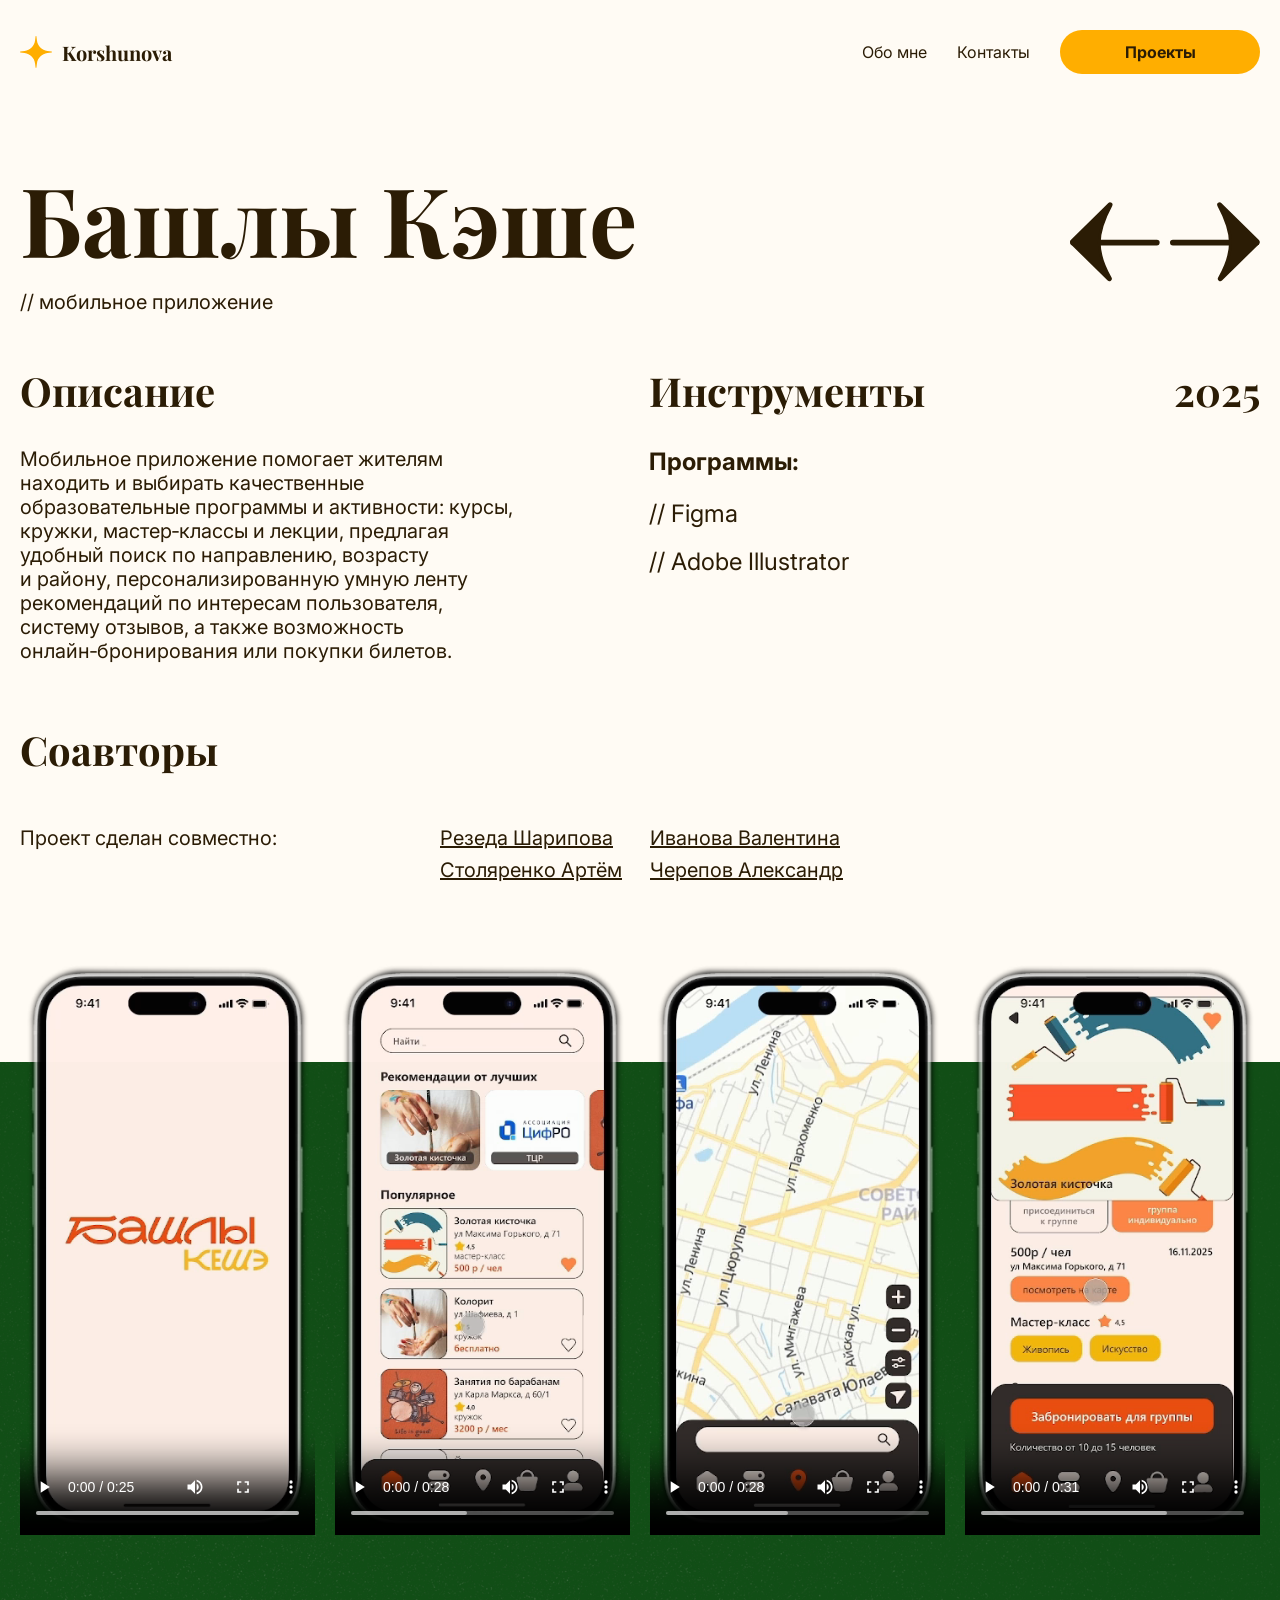
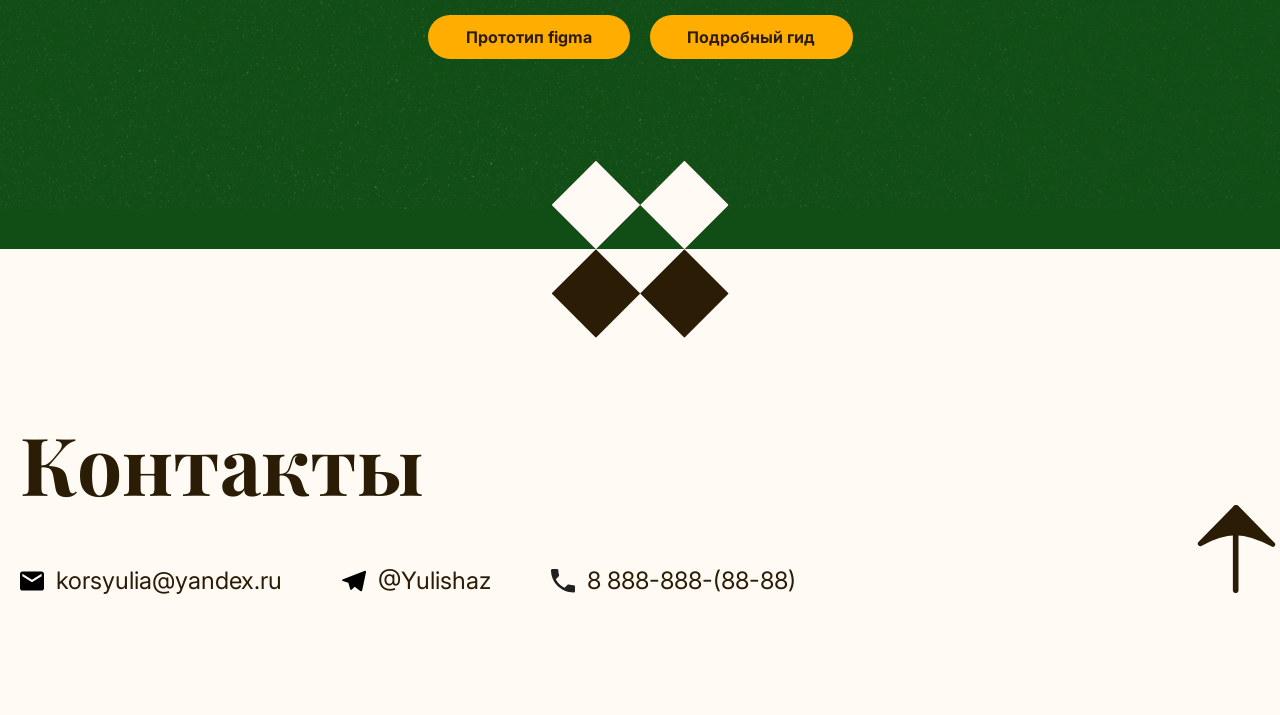
==== commit 686b7fe9: "Обновлены тексты с неразрывными пробелами для предлогов" ====
--- a/Bashly_Keshe.html
+++ b/Bashly_Keshe.html
@@ -61,7 +61,7 @@
   <div class="container grid">
     <div class="project-description__content">
       <h3>Описание</h3>
-      <p>Мобильное приложение помогает жителям находить и выбирать качественные образовательные программы и активности: курсы, кружки, мастер‑классы и лекции, предлагая удобный поиск по направлению, возрасту и району, персонализированную умную ленту рекомендаций по интересам пользователя, систему отзывов, а также возможность онлайн‑бронирования или покупки билетов.</p>
+      <p>Мобильное приложение помогает жителям находить и&nbsp;выбирать качественные образовательные программы и&nbsp;активности: курсы, кружки, мастер‑классы и&nbsp;лекции, предлагая удобный поиск по&nbsp;направлению, возрасту и&nbsp;району, персонализированную умную ленту рекомендаций по&nbsp;интересам пользователя, систему отзывов, а&nbsp;также возможность онлайн‑бронирования или&nbsp;покупки билетов.</p>
     </div>
     <div class="project-description__tools project-description__tools--bashly">
       <h3>Инструменты</h3>
@@ -87,7 +87,7 @@
       <h3>Соавторы</h3>
     </div>
     <div class="project-additional__coauthors">
-      <p>Проект сделан совместно с людьми:</p>
+      <p>Проект сделан совместно:</p>
     </div>
     <div class="project-additional__coauthors-names project-additional__coauthors-names--left">
       <p><a href="#" class="coauthors-link">Резеда Шарипова</a></p>
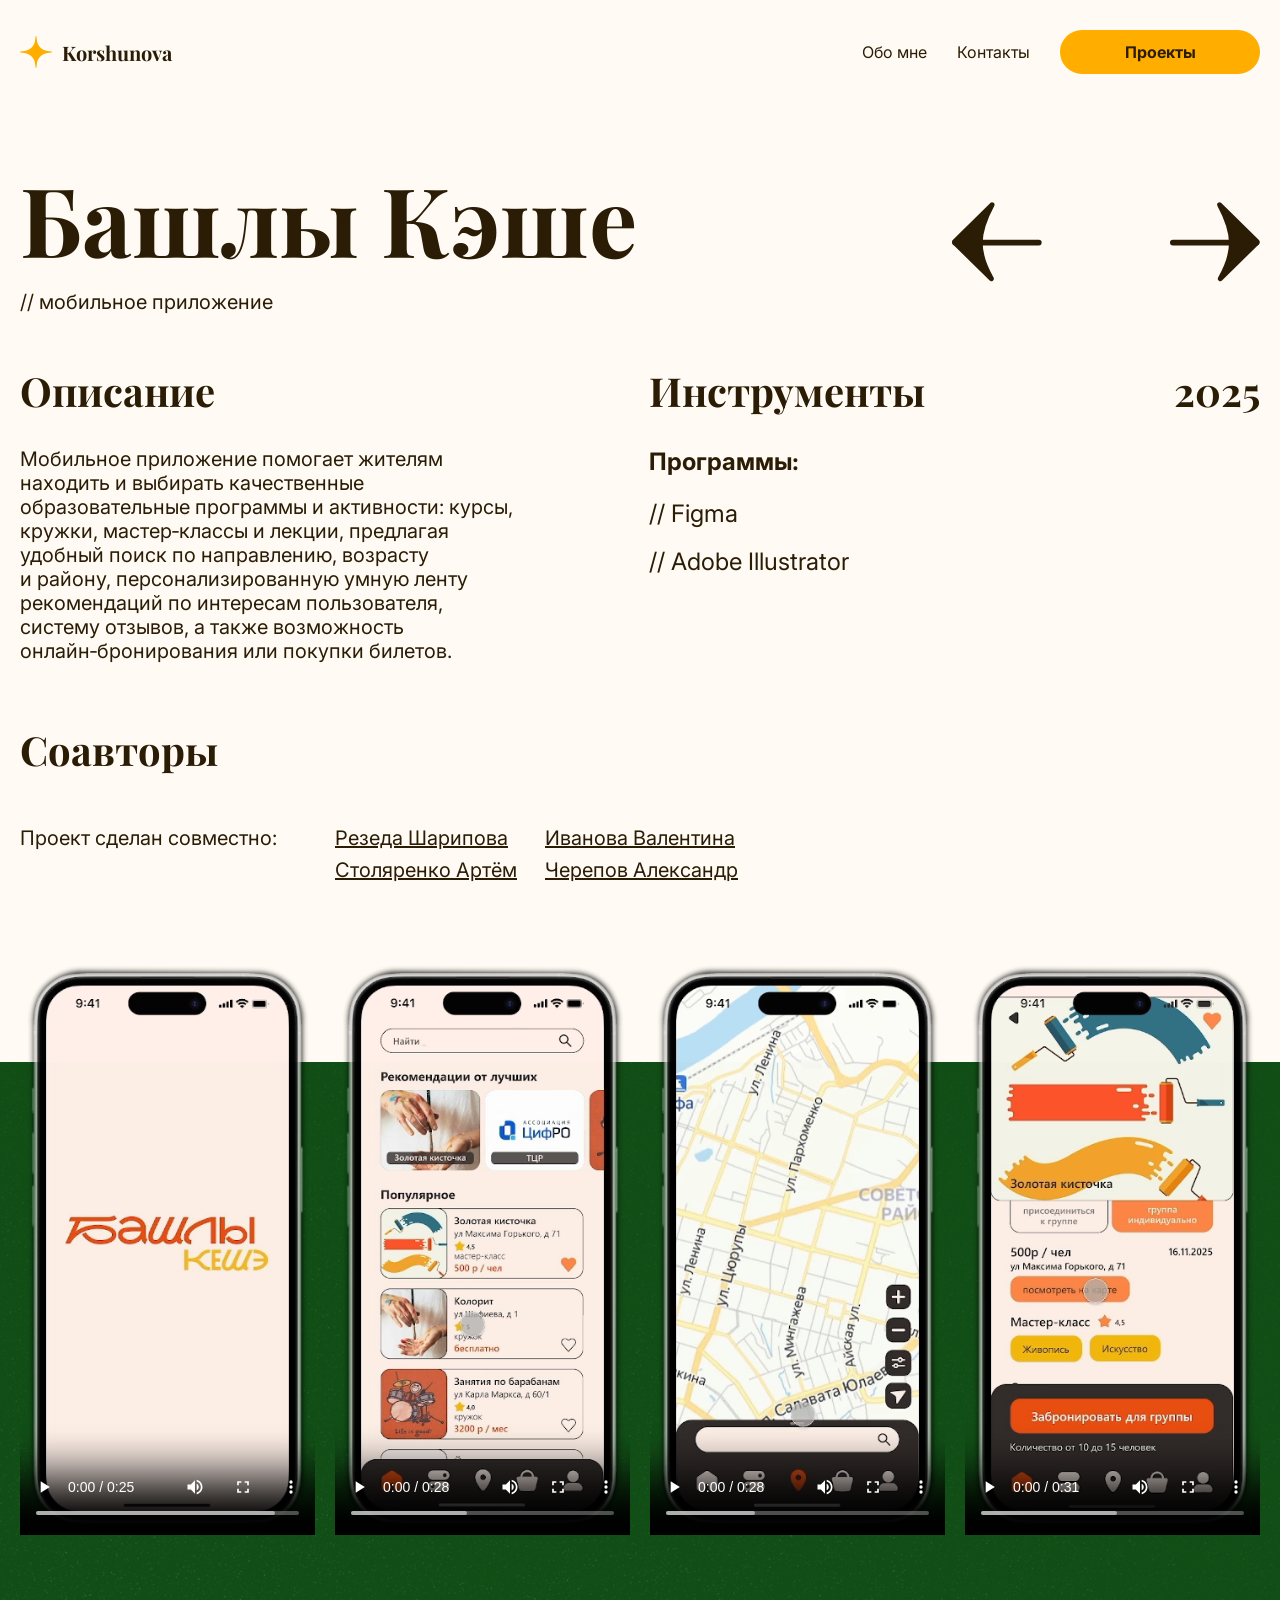
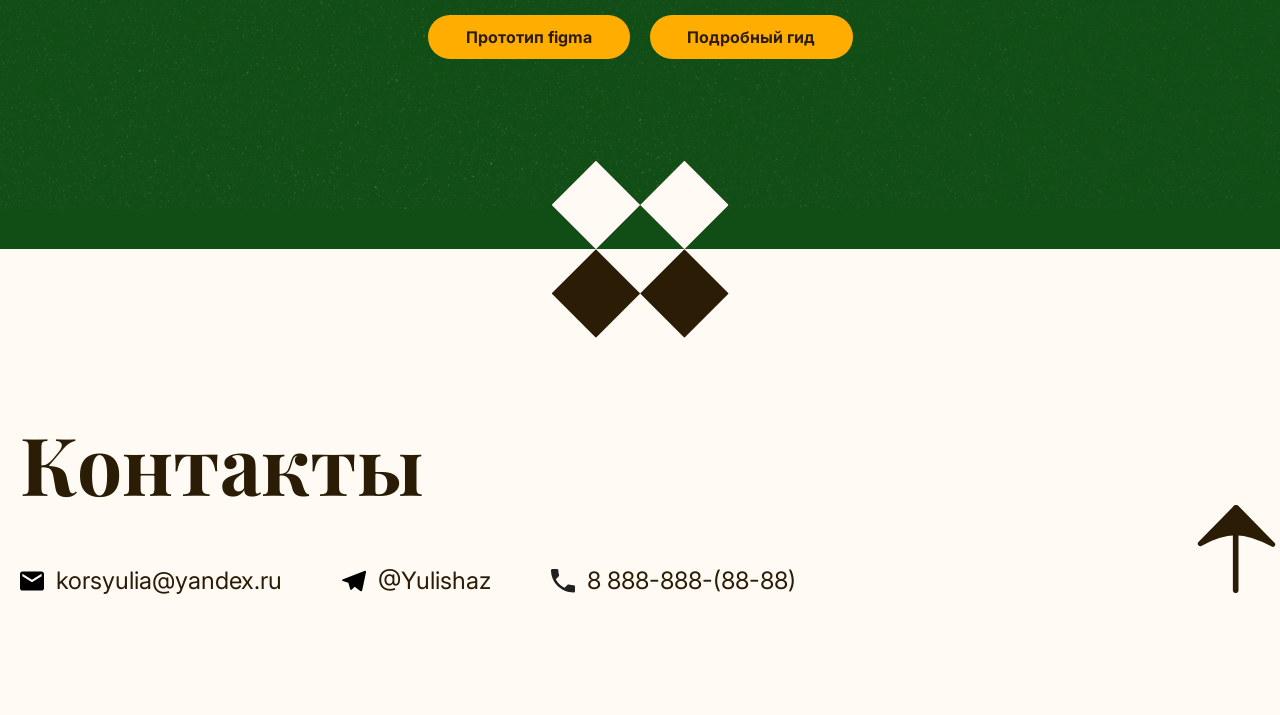
==== commit e392da13: "Добавлен кастомный курсор-стрелка с тенью и анимация звёздочек при клике" ====
--- a/Bashly_Keshe.html
+++ b/Bashly_Keshe.html
@@ -177,6 +177,7 @@
 
 </main>
 
+<script src="cursor-stars.js"></script>
 <script>
   // Плавный скролл к контактам
   document.querySelectorAll('a[href="#contacts"]').forEach(anchor => {
--- a/style.css
+++ b/style.css
@@ -19,6 +19,15 @@
   background: var(--bg);
   color: var(--dark);
   font-family: 'Inter', sans-serif;
+  cursor: url('img/cursor.svg') 16 16, auto;
+}
+
+a, button, .logo, .project-nav, .scroll-up, .btn, .coauthors-link, .nav a, .nav .btn {
+  cursor: url('img/cursor-hover.svg') 16 16, pointer;
+}
+
+a:active, button:active, .logo:active, .project-nav:active, .scroll-up:active, .btn:active, .coauthors-link:active, .nav a:active, .nav .btn:active, .project-nav:active {
+  cursor: url('img/cursor-click.svg') 16 16, pointer;
 }
 
 /* LAYOUT */
@@ -55,7 +64,6 @@
   align-items: center;
   text-decoration: none;
   color: var(--dark);
-  cursor: pointer;
   transition: color 0.3s ease;
 }
 
@@ -70,6 +78,22 @@
 .logo img {
   width: 32px;
   height: 32px;
+}
+
+.logo:hover img {
+  animation: logo-blink 0.6s ease-in-out infinite;
+}
+
+@keyframes logo-blink {
+  0% {
+    transform: scale(1);
+  }
+  50% {
+    transform: scale(0.7);
+  }
+  100% {
+    transform: scale(1);
+  }
 }
 
 .logo span {
@@ -109,7 +133,6 @@
   border-radius: 24px;
   font-weight: bold;
   font-size: 16px;
-  cursor: pointer;
   text-decoration: none;
   color: var(--dark);
   transition: background 0.3s ease, color 0.3s ease;
@@ -487,7 +510,6 @@
   display: block;
   width: calc((100% - 220px) / 12);
   height: auto;
-  cursor: pointer;
   color: var(--dark);
   transition: color 0.3s ease;
 }
@@ -944,3 +966,28 @@
     width: 110px;
   }
 }
+
+/* Звёздочки при клике */
+.click-star {
+  position: fixed;
+  width: 49px;
+  height: 49px;
+  pointer-events: none;
+  z-index: 9999;
+  animation: star-popup 0.6s ease-out forwards;
+}
+
+@keyframes star-popup {
+  0% {
+    opacity: 1;
+    transform: translate(0, 0) scale(0.5);
+  }
+  50% {
+    opacity: 1;
+    transform: translate(var(--tx), var(--ty)) scale(1.2);
+  }
+  100% {
+    opacity: 0;
+    transform: translate(calc(var(--tx) * 1.5), calc(var(--ty) * 1.5)) scale(0.8);
+  }
+}
--- a/1-5_project.css
+++ b/1-5_project.css
@@ -16,7 +16,7 @@
 }
 
 .project-hero__title {
-  grid-column: 1 / 11;
+  grid-column: 1 / 10;
 }
 
 .project-hero__nav {
@@ -241,7 +241,7 @@
 }
 
 .project-additional__coauthors {
-  grid-column: 1 / 5;
+  grid-column: 1 / 4;
 }
 
 .project-additional__coauthors-names {
@@ -251,11 +251,11 @@
 }
 
 .project-additional__coauthors-names--left {
-  grid-column: 5 / 7;
+  grid-column: 4 / 6;
 }
 
 .project-additional__coauthors-names--right {
-  grid-column: 7 / 10;
+  grid-column: 6 / 9;
 }
 
 .project-additional__coauthors-names p {
@@ -504,7 +504,6 @@
   display: flex;
   align-items: center;
   justify-content: center;
-  cursor: pointer;
   color: var(--dark);
   transition: color 0.3s ease;
 }
@@ -528,6 +527,28 @@
   width: 94px;
 }
 
+/* Десктоп - размеры стрелок */
+@media (min-width: 1025px) {
+  .project-hero__title {
+    grid-column: 1 / 12;
+  }
+
+  .project-hero__nav {
+    grid-column: 12 / 13;
+    display: flex;
+    flex-direction: row;
+    align-items: center;
+    justify-content: flex-end;
+    gap: 128px;
+  }
+
+  .project-nav--left,
+  .project-nav--right {
+    width: 90px;
+    height: 90px;
+  }
+}
+
 /* ===========================
    RESPONSIVE
    =========================== */
@@ -537,6 +558,10 @@
   .project-hero {
     padding-top: 220px;
     padding-bottom: 80px;
+  }
+
+  .project-hero__title {
+    grid-column: 1 / 11;
   }
 
   .project-hero__title h1 {
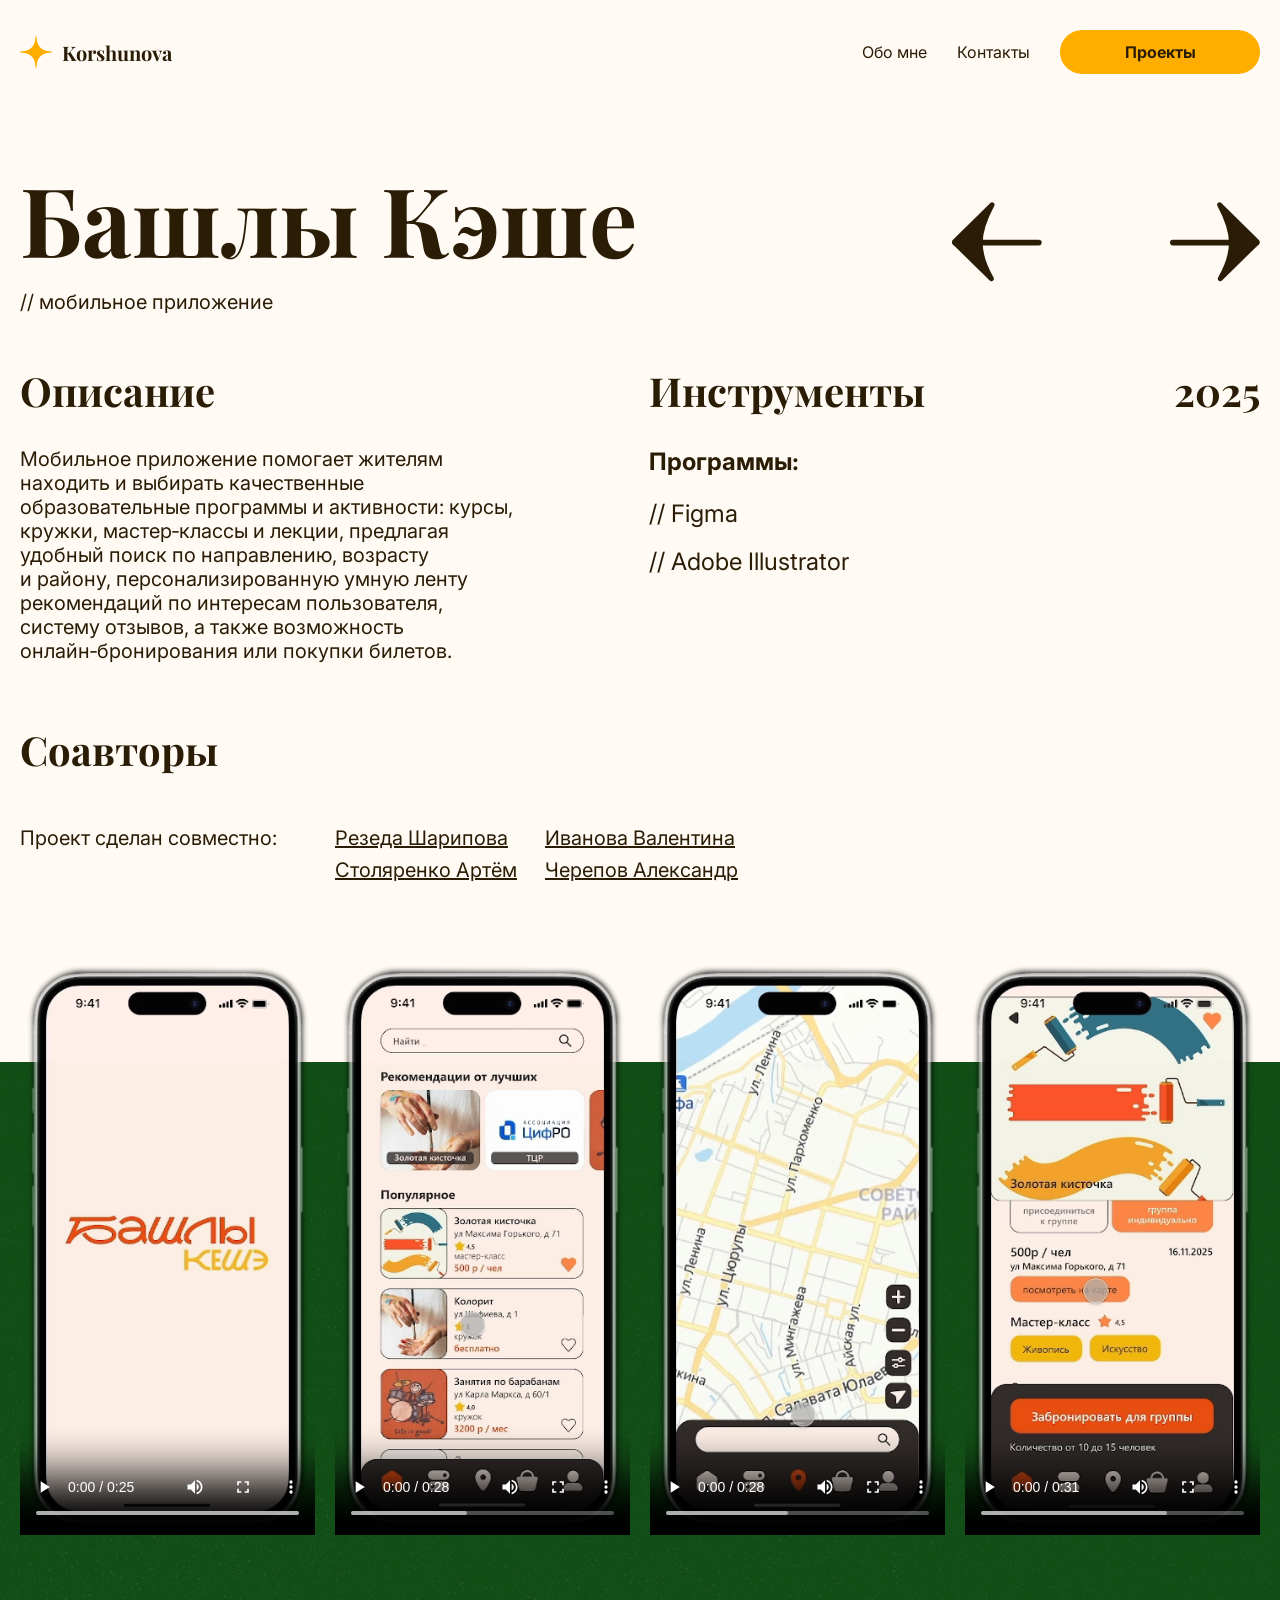
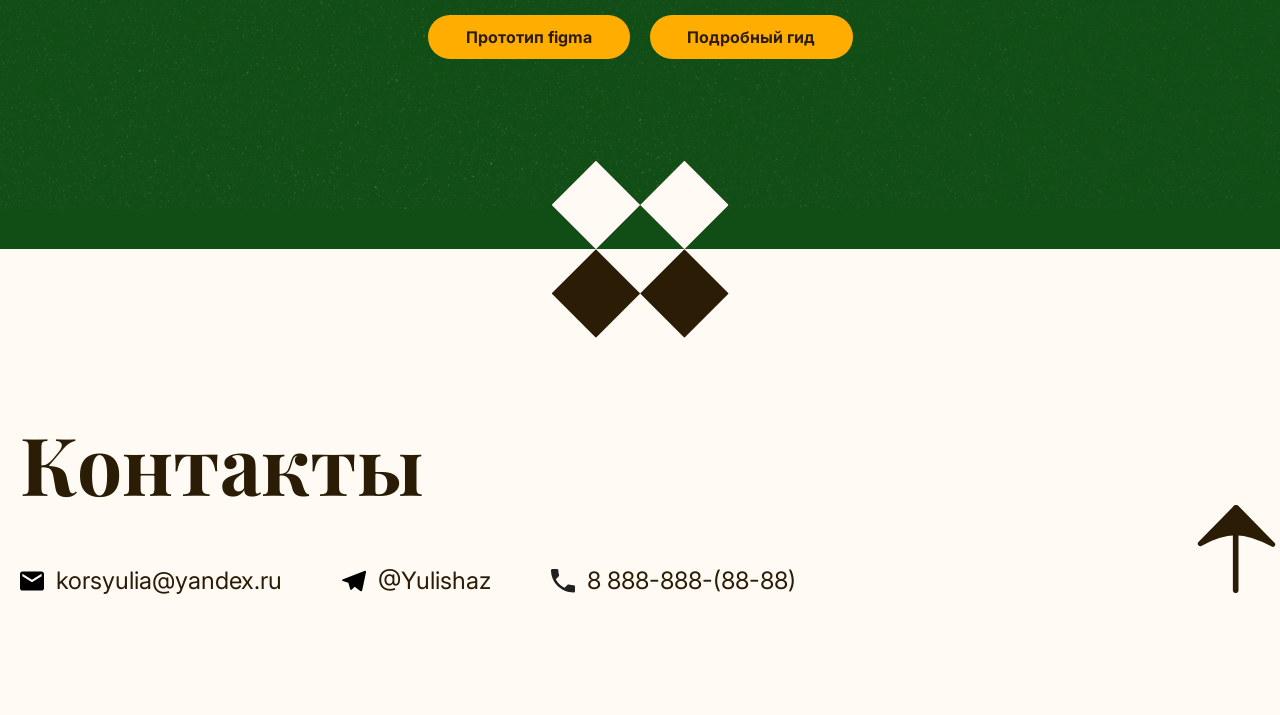
==== commit f55a21cb: "Добавлена звёздочка как favicon во вкладке браузера" ====
--- a/Bashly_Keshe.html
+++ b/Bashly_Keshe.html
@@ -4,6 +4,7 @@
   <meta charset="UTF-8">
   <meta name="viewport" content="width=device-width, initial-scale=1.0">
   <title>Korshunova</title>
+  <link rel="icon" href="img/star.svg" type="image/svg+xml">
 
   <link href="https://fonts.googleapis.com/css2?family=Inter:wght@400;700&family=Playfair+Display:wght@700&display=swap" rel="stylesheet">
   <link rel="stylesheet" href="style.css">
